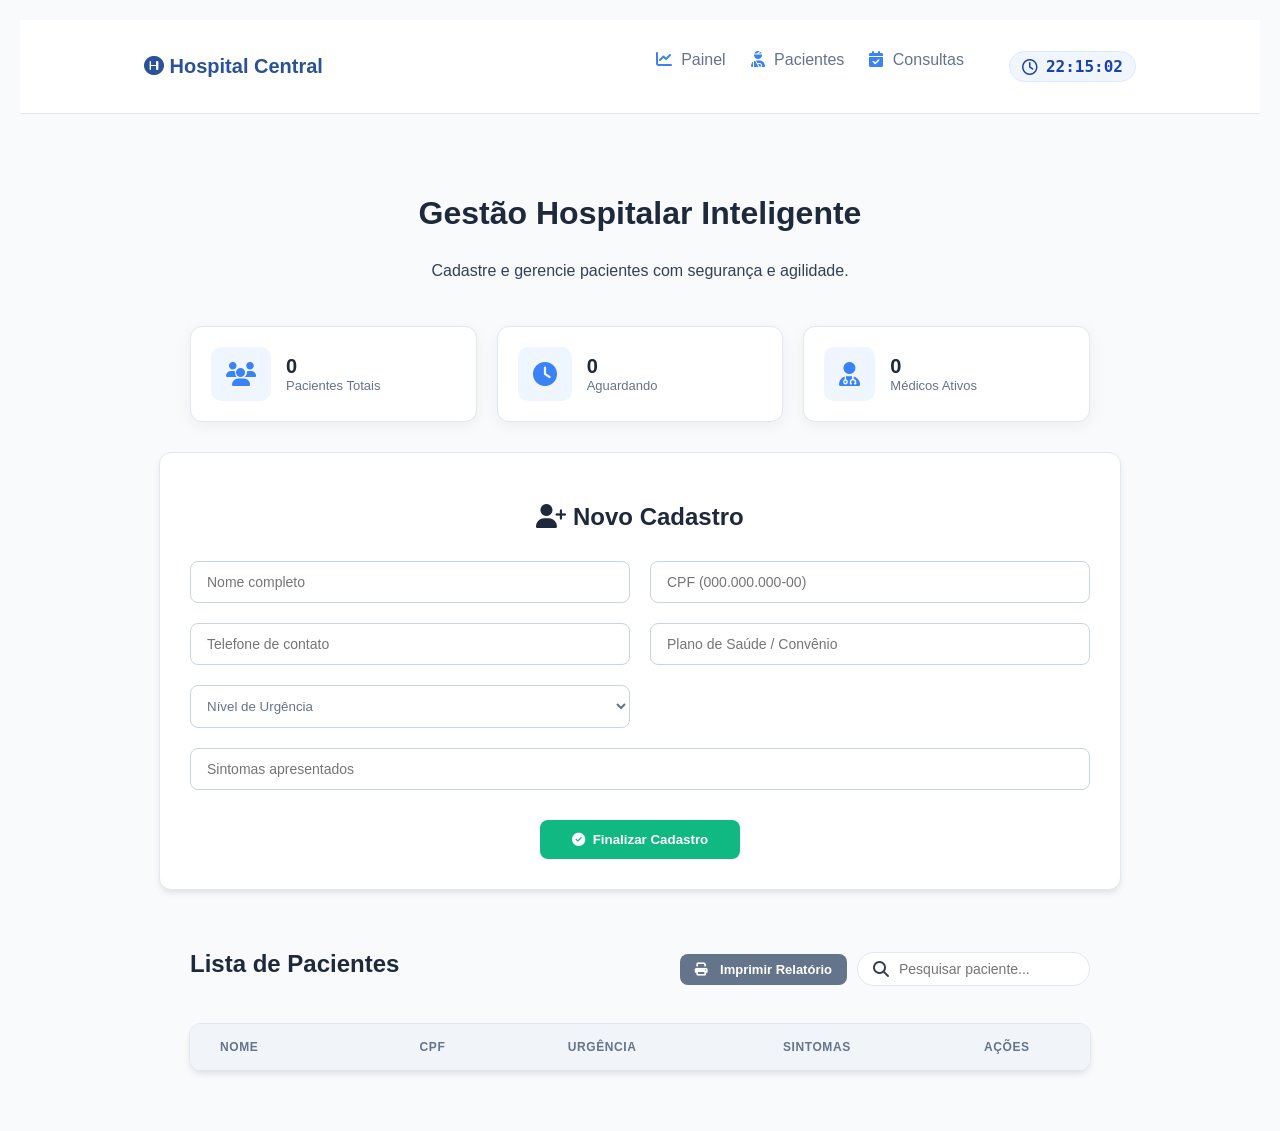
==== index.html @ a7880429 "Add files via upload" ====
<!DOCTYPE html>
<html lang="pt-br">
<head>
    <meta charset="UTF-8">
    <link rel="stylesheet" href="https://cdnjs.cloudflare.com/ajax/libs/font-awesome/6.5.0/css/all.min.css">
    <title>Sistema de Pacientes</title>
    <link rel="stylesheet" href="style.css">
</head>

<body>

<nav class="navbar">
    <div class="logo"><i class="fas fa-hospital-symbol"></i> Hospital Central</div>
    <ul class="nav-links">
        <li><a href="#"><i class="fas fa-chart-line"></i> Painel</a></li>
        <li><a href="#"><i class="fas fa-user-injured"></i> Pacientes</a></li>
        <li><a href="#"><i class="fas fa-calendar-check"></i> Consultas</a></li>
        <li class="relogio-container"><i class="far fa-clock"></i> <span id="relogio">00:00:00</span></li>
    </ul>
</nav> 

<header class="hero">
    <h1>Gestão Hospitalar Inteligente</h1>
    <p>Cadastre e gerencie pacientes com segurança e agilidade.</p>
</header>

<main>
    <section class="dashboard">
        <div class="card-info">
            <i class="fas fa-users"></i>
            <div>
                <span id="totalPacientes">0</span>
                <p>Pacientes Totais</p>
            </div>
        </div>
        <div class="card-info">
            <i class="fas fa-clock"></i>
            <div>
                <span id="totalAguardando">0</span>
                <p>Aguardando</p>
            </div>
        </div>
        <div class="card-info">
            <i class="fas fa-user-md"></i>
            <div>
                <span>0</span>
                <p>Médicos Ativos</p>
            </div>
        </div>
    </section>

    <section class="container">
        <h2><i class="fas fa-user-plus"></i> Novo Cadastro</h2>
        <form id="formPaciente">
            <input type="text" id="nome" placeholder="Nome completo" required>
            <input type="text" id="cpf" placeholder="CPF (000.000.000-00)" required>
            <input type="text" id="telefone" placeholder="Telefone de contato">
            <input type="text" id="convenio" placeholder="Plano de Saúde / Convênio">
            
            <select id="prioridade" required>
                <option value="" disabled selected>Nível de Urgência</option>
                <option value="Emergência">Emergência (Vermelho)</option>
                <option value="Urgente">Urgente (Amarelo)</option>
                <option value="Eletivo">Eletivo (Verde)</option>
            </select>

            <input type="text" id="sintomas" placeholder="Sintomas apresentados" style="grid-column: span 2;">

            <button type="submit" id="btnCadastrar">
                <i class="fas fa-check-circle"></i> Finalizar Cadastro
            </button>
        </form>
    </section>

    <section class="tabela-section">
        <div class="header-lista">
            <h2>Lista de Pacientes</h2>
            <div class="acoes-lista">
                <button onclick="imprimirRelatorio()" class="btn-imprimir">
                    <i class="fas fa-print"></i> Imprimir Relatório
                </button>
                <div class="busca-container">
                    <i class="fas fa-search"></i>
                    <input type="text" id="busca" placeholder="Pesquisar paciente...">
                </div>
            </div>
        </div>
        
        <div class="tabela-container">
            <table>
                <thead>
                    <tr>
                        <th>Nome</th>
                        <th>CPF</th>
                        <th>Urgência</th>
                        <th>Sintomas</th>
                        <th>Ações</th>
                    </tr>
                </thead>
                <tbody id="listaPacientes"></tbody>
            </table>
        </div>
    </section>

</main>

<script src="script.js"></script> 
</body>
</html>
---- style.css ----
.navbar {
    display: flex;
    justify-content: space-between;
    align-items: center;
    background: white;
    padding: 15px 10%;
    border-bottom: 1px solid #e2e8f0;
}

.logo {
    font-size: 20px;
    font-weight: bold;
    color: #2a5298;
}

.nav-links {
    list-style: none;
    display: flex;
    gap: 25px;
}

.nav-links a {
    text-decoration: none;
    color: #64748b;
    font-weight: 500;
}


.hero {
    text-align: center;
    padding: 60px 20px;
    background: linear-gradient(rgba(248, 250, 252, 0.9), rgba(248, 250, 252, 0.9)), 
                url('https://images.unsplash.com/photo-1519494026892-80bbd2d6fd0d?auto=format&fit=crop&q=80&w=1000');
    background-size: cover;
    background-position: center;
}


.header-lista {
    max-width: 900px;
    margin: 0 auto;
    display: flex;
    justify-content: space-between;
    align-items: center;
    margin-bottom: 15px;
}

.busca-container {
    background: white;
    padding: 8px 15px;
    border-radius: 20px;
    border: 1px solid #e2e8f0;
    display: flex;
    align-items: center;
    gap: 10px;
}

.busca-container input {
    border: none;
    padding: 0;
}

.busca-container input:focus {
    box-shadow: none;
}

body {
    font-family: 'Inter', -apple-system, BlinkMacSystemFont, "Segoe UI", Roboto, sans-serif;
    background: #f8fafc;
    color: #334155;
    margin: 0;
    padding: 20px;
}

h1, h2 {
    text-align: center;
    color: #1e293b;
    font-weight: 700;
    margin-bottom: 30px;
}

.container, .tabela-container {
    background: white;
    max-width: 900px;
    margin: 0 auto 40px auto;
    padding: 30px;
    border-radius: 12px;
    border: 1px solid #e2e8f0;
    box-shadow: 0 4px 6px -1px rgba(0, 0, 0, 0.1);
}

.tabela-container {
    padding: 0;
    overflow: hidden;
}

form {
    display: grid;
    grid-template-columns: 1fr 1fr;
    gap: 20px;
}

input {
    padding: 12px 16px;
    border: 1px solid #cbd5e1;
    border-radius: 8px;
    font-size: 14px;
    background: #ffffff;
    transition: all 0.2s;
}

input:focus {
    outline: none;
    border-color: #3b82f6;
    box-shadow: 0 0 0 3px rgba(59, 130, 246, 0.1);
}

button {
    padding: 12px 24px;
    border: none;
    border-radius: 8px;
    cursor: pointer;
    font-weight: 600;
    transition: all 0.2s;
}

form button {
    grid-column: span 2;
    justify-self: center;
    background: #10b981;
    color: white;
    width: 200px;
    margin-top: 10px;
}

form button:hover {
    background: #059669;
    transform: translateY(-1px);
}

button.excluir {
    background: #fee2e2;
    color: #dc2626;
    font-size: 12px;
    padding: 8px 16px;
}

button.excluir:hover {
    background: #fca5a5;
    color: #ffffff;
}

table {
    width: 100%;
    border-collapse: collapse;
}

th {
    background: #f1f5f9;
    color: #64748b;
    padding: 16px;
    text-transform: uppercase;
    font-size: 12px;
    letter-spacing: 0.05em;
    text-align: center;
}

td {
    padding: 16px;
    text-align: center;
    border-bottom: 1px solid #f1f5f9;
    font-size: 14px;
}

td:first-child, th:first-child {
    text-align: left;
    padding-left: 30px;
}

tr:hover {
    background: #f8fafc;
}

.dashboard {
    display: flex;
    justify-content: center;
    gap: 20px;
    max-width: 900px;
    margin: -30px auto 30px auto; /* Sobe um pouco para sobrepor o hero */
    position: relative;
    z-index: 10;
}

.card-info {
    background: white;
    padding: 20px;
    border-radius: 12px;
    display: flex;
    align-items: center;
    gap: 15px;
    flex: 1;
    box-shadow: 0 4px 15px rgba(0,0,0,0.05);
    border: 1px solid #e2e8f0;
}

.card-info i {
    font-size: 24px;
    color: #3b82f6;
    background: #eff6ff;
    padding: 15px;
    border-radius: 10px;
}

.card-info span {
    display: block;
    font-size: 20px;
    font-weight: 800;
    color: #1e293b;
}

.card-info p {
    margin: 0;
    font-size: 13px;
    color: #64748b;
}   

button i {
    margin-right: 8px; 
}

form button {
    display: flex;
    align-items: center;
    justify-content: center;
}

.badge-prioridade {
    padding: 5px 12px;
    border-radius: 20px;
    font-size: 11px;
    font-weight: 800;
    text-transform: uppercase;
}

.prioridade-emergencia { background: #fee2e2; color: #dc2626; border: 1px solid #fca5a5; }
.prioridade-urgente { background: #fef9c3; color: #854d0e; border: 1px solid #fde047; }
.prioridade-eletivo { background: #dcfce7; color: #166534; border: 1px solid #86efac; }

select {
    padding: 12px;
    border: 1px solid #cbd5e1;
    border-radius: 8px;
    background: white;
    color: #64748b;
}

.btn-imprimir {
    background: #64748b;
    color: white;
    padding: 8px 15px;
    margin-right: 10px;
    font-size: 13px;
}

.btn-imprimir:hover {
    background: #475569;
}

.acoes-lista {
    display: flex;
    align-items: center;
}

@media print {
    
    nav, .hero, .container, .dashboard, .btn-imprimir, .busca-container, .excluir, h2 {
        display: none !important;
    }
    
    body {
        background: white;
        padding: 0;
    }

    .tabela-container {
        width: 100%;
        box-shadow: none;
        border: none;
    }

    table {
        border: 1px solid #000;
    }
    
    th {
        background: #eee !important;
        color: black !important;
    }
}

.nav-links li a i {
    margin-right: 5px;
    color: #3b82f6;
}

.relogio-container {
    margin-left: 20px;
    padding: 5px 12px;
    background: #eff6ff;
    border-radius: 20px;
    color: #1e40af;
    font-weight: bold;
    font-family: 'monospace';
    border: 1px solid #dbeafe;
    display: flex;
    align-items: center;
    gap: 8px;
}

.nav-links a:hover {
    color: #3b82f6;
    transition: 0.3s;
}
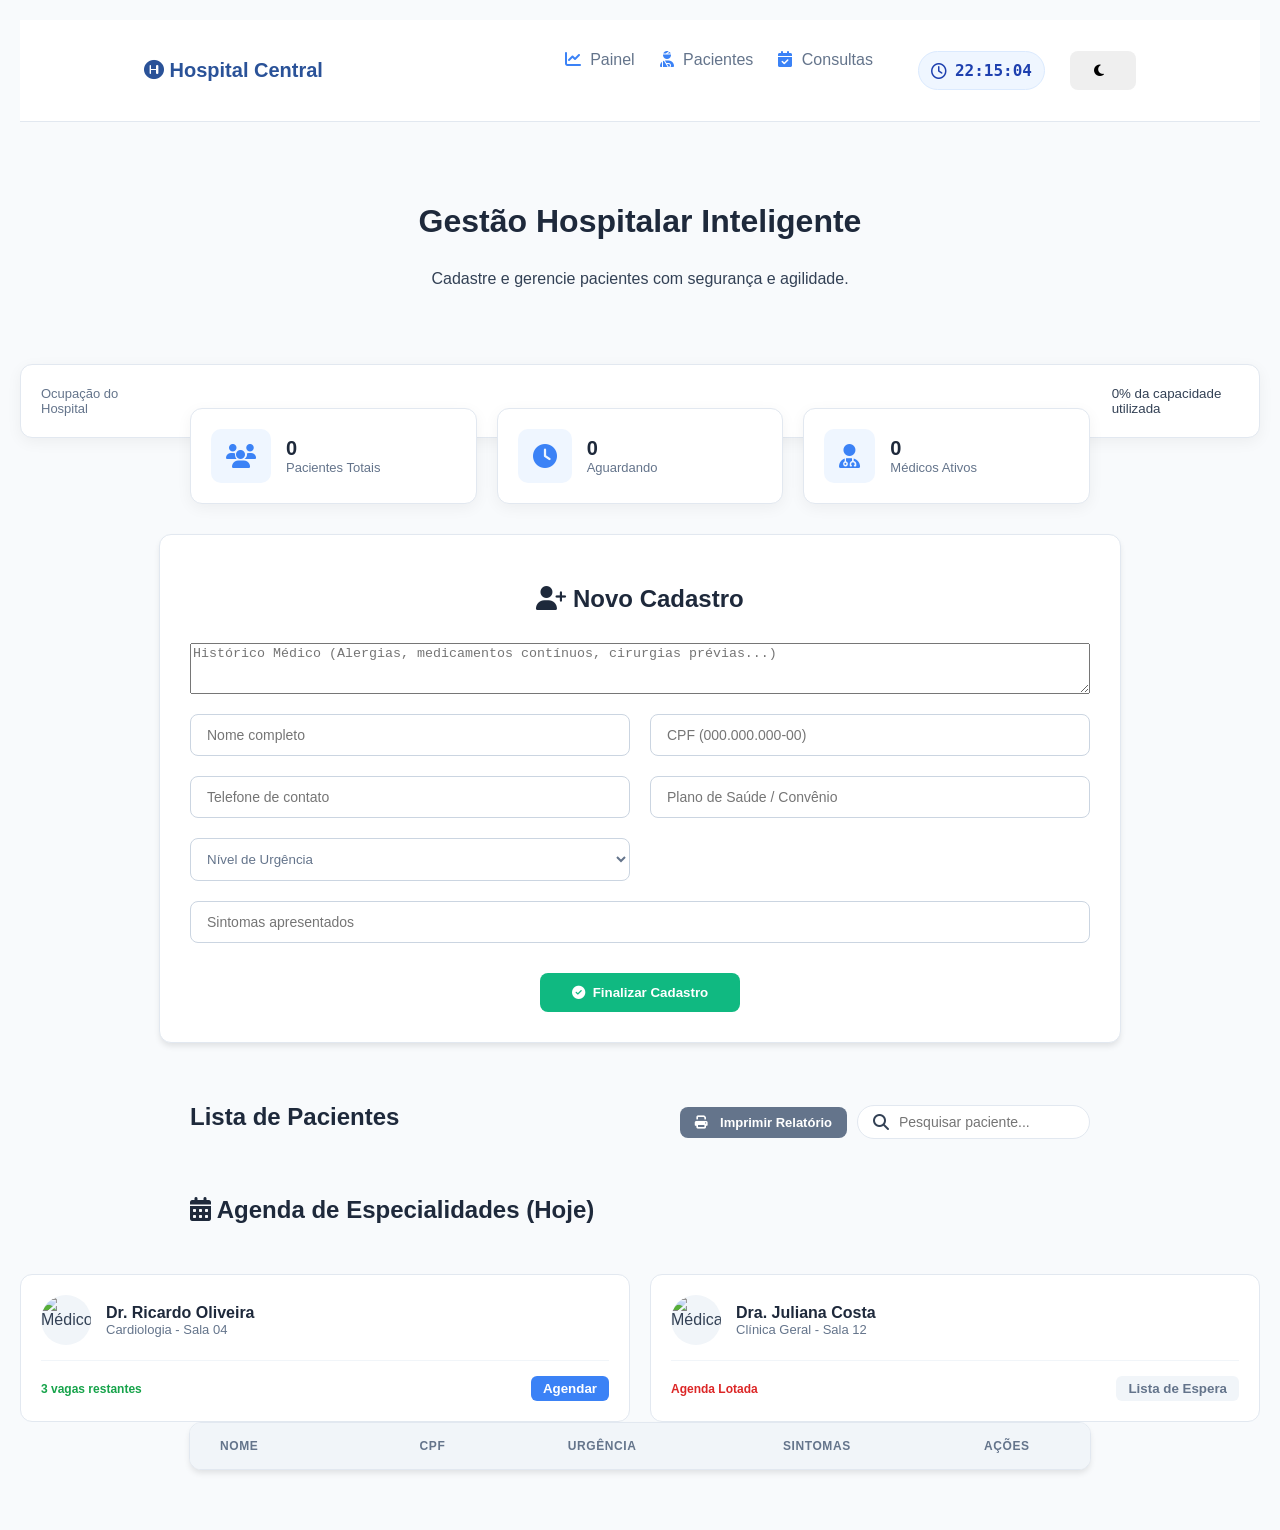
==== commit bb9fc18e: "Add files via upload" ====
--- a/index.html
+++ b/index.html
@@ -14,8 +14,13 @@
     <ul class="nav-links">
         <li><a href="#"><i class="fas fa-chart-line"></i> Painel</a></li>
         <li><a href="#"><i class="fas fa-user-injured"></i> Pacientes</a></li>
-        <li><a href="#"><i class="fas fa-calendar-check"></i> Consultas</a></li>
+        <li><a href="consultas.html"><i class="fas fa-calendar-check"></i> Consultas</a></li>
         <li class="relogio-container"><i class="far fa-clock"></i> <span id="relogio">00:00:00</span></li>
+        <li>
+    <button id="chkDarkMode" class="btn-dark-mode">
+        <i class="fas fa-moon"></i>
+    </button>
+</li>
     </ul>
 </nav> 
 
@@ -25,7 +30,14 @@
 </header>
 
 <main>
-    <section class="dashboard">
+    <div class="card-info" style="grid-column: span 3;">
+    <p>Ocupação do Hospital</p>
+    <div class="progress-bar-container">
+        <div id="bar-preenchimento" class="progress-bar"></div>
+    </div>
+    <small id="status-ocupacao">0% da capacidade utilizada</small>
+</div>
+        <section class="dashboard">
         <div class="card-info">
             <i class="fas fa-users"></i>
             <div>
@@ -52,6 +64,7 @@
     <section class="container">
         <h2><i class="fas fa-user-plus"></i> Novo Cadastro</h2>
         <form id="formPaciente">
+            <textarea id="historico" placeholder="Histórico Médico (Alergias, medicamentos contínuos, cirurgias prévias...)" rows="3" style="grid-column: span 2;"></textarea>
             <input type="text" id="nome" placeholder="Nome completo" required>
             <input type="text" id="cpf" placeholder="CPF (000.000.000-00)" required>
             <input type="text" id="telefone" placeholder="Telefone de contato">
@@ -85,6 +98,42 @@
                 </div>
             </div>
         </div>
+
+        <section id="agenda-consultas" class="tabela-section">
+    <div class="header-lista">
+        <h2><i class="fas fa-calendar-alt"></i> Agenda de Especialidades (Hoje)</h2>
+    </div>
+    
+    <div class="cards-consultas">
+        <div class="card-medico">
+            <div class="medico-info">
+                <img src="https://cdn-icons-png.flaticon.com/512/3774/3774299.png" alt="Médico">
+                <div>
+                    <h4>Dr. Ricardo Oliveira</h4>
+                    <p>Cardiologia - Sala 04</p>
+                </div>
+            </div>
+            <div class="status-agenda">
+                <span class="vagas">3 vagas restantes</span>
+                <button class="botao-agendar">Agendar</button>
+            </div>
+        </div>
+
+        <div class="card-medico">
+            <div class="medico-info">
+                <img src="https://cdn-icons-png.flaticon.com/512/607/607414.png" alt="Médica">
+                <div>
+                    <h4>Dra. Juliana Costa</h4>
+                    <p>Clínica Geral - Sala 12</p>
+                </div>
+            </div>
+            <div class="status-agenda">
+                <span class="lotado">Agenda Lotada</span>
+                <button class="botao-lista-espera">Lista de Espera</button>
+            </div>
+        </div>
+    </div>
+</section>
         
         <div class="tabela-container">
             <table>
@@ -103,6 +152,16 @@
     </section>
 
 </main>
+<div id="modalPaciente" class="modal">
+    <div class="modal-content">
+        <span class="close" onclick="fecharModal()">&times;</span>
+        <h2><i class="fas fa-file-medical"></i> Prontuário do Paciente</h2>
+        <hr>
+        <div id="detalhesPaciente">
+            </div>
+        <button onclick="window.print()" class="botao"><i class="fas fa-print"></i> Imprimir Prontuário</button>
+    </div>
+</div>
 
 <script src="script.js"></script> 
 </body>
--- a/style.css
+++ b/style.css
@@ -321,4 +321,116 @@
 .nav-links a:hover {
     color: #3b82f6;
     transition: 0.3s;
-}+}
+.modal {
+    display: none; 
+    position: fixed;
+    z-index: 2000;
+    left: 0; top: 0;
+    width: 100%; height: 100%;
+    background-color: rgba(0,0,0,0.5);
+}
+
+.modal-content {
+    background-color: white;
+    margin: 5% auto;
+    padding: 30px;
+    border-radius: 15px;
+    width: 50%;
+    box-shadow: 0 5px 30px rgba(0,0,0,0.3);
+}
+
+.close {
+    float: right;
+    font-size: 28px;
+    cursor: pointer;
+}
+
+#detalhesPaciente p {
+    margin: 15px 0;
+    font-size: 16px;
+    line-height: 1.6;
+}
+
+.cards-consultas {
+    display: grid;
+    grid-template-columns: repeat(auto-fit, minmax(300px, 1fr));
+    gap: 20px;
+    margin-top: 20px;
+}
+
+.card-medico {
+    background: white;
+    padding: 20px;
+    border-radius: 12px;
+    border: 1px solid #e2e8f0;
+    display: flex;
+    flex-direction: column;
+    justify-content: space-between;
+    transition: 0.3s;
+}
+
+.card-medico:hover {
+    box-shadow: 0 5px 15px rgba(0,0,0,0.1);
+}
+
+.medico-info {
+    display: flex;
+    align-items: center;
+    gap: 15px;
+    margin-bottom: 15px;
+}
+
+.medico-info img {
+    width: 50px;
+    height: 50px;
+    border-radius: 50%;
+    background: #f1f5f9;
+}
+
+.medico-info h4 { margin: 0; color: #1e293b; }
+.medico-info p { margin: 0; font-size: 13px; color: #64748b; }
+
+.status-agenda {
+    display: flex;
+    justify-content: space-between;
+    align-items: center;
+    border-top: 1px solid #f1f5f9;
+    padding-top: 15px;
+}
+
+.vagas { color: #16a34a; font-weight: bold; font-size: 12px; }
+.lotado { color: #dc2626; font-weight: bold; font-size: 12px; }
+
+.botao-agendar { background: #3b82f6; color: white; border: none; padding: 5px 12px; border-radius: 6px; cursor: pointer; }
+.botao-lista-espera { background: #f1f5f9; color: #64748b; border: none; padding: 5px 12px; border-radius: 6px; cursor: pointer; }
+
+.progress-bar-container {
+    width: 100%;
+    background-color: var(--border-color);
+    border-radius: 10px;
+    height: 12px;
+    margin: 10px 0;
+    overflow: hidden;
+}
+
+.progress-bar {
+    height: 100%;
+    width: 0%; /* Vai aumentar via JS */
+    background: linear-gradient(90deg, #3b82f6, #ef4444);
+    transition: width 0.5s ease-in-out;
+}
+.toast {
+    position: fixed;
+    bottom: 20px;
+    right: -200px;
+    background: #1e293b;
+    color: white;
+    padding: 15px 25px;
+    border-radius: 8px;
+    box-shadow: 0 5px 15px rgba(0,0,0,0.2);
+    transition: all 0.5s ease;
+    z-index: 3000;
+    border-left: 5px solid #3b82f6;
+}
+
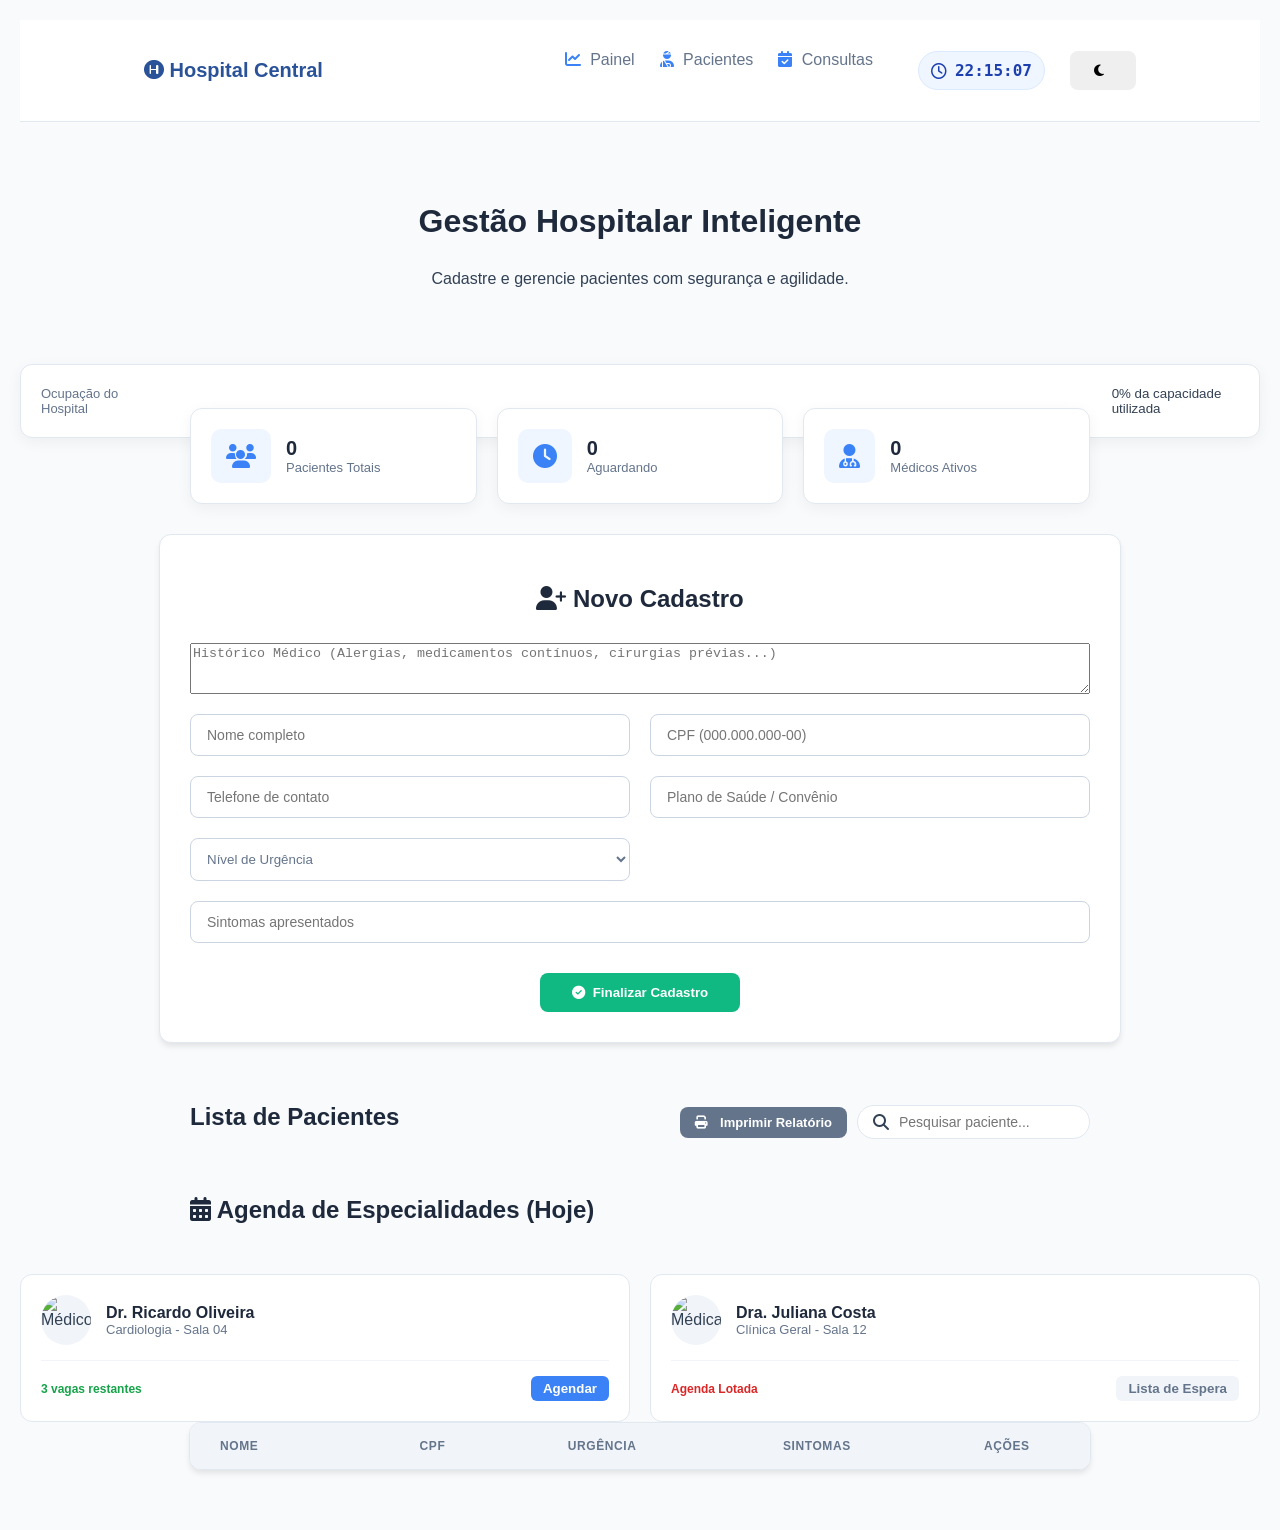
==== commit 9bd6af46: "Add files via upload" ====
--- a/index.html
+++ b/index.html
@@ -13,7 +13,7 @@
     <div class="logo"><i class="fas fa-hospital-symbol"></i> Hospital Central</div>
     <ul class="nav-links">
         <li><a href="#"><i class="fas fa-chart-line"></i> Painel</a></li>
-        <li><a href="#"><i class="fas fa-user-injured"></i> Pacientes</a></li>
+        <li><a href="pacientes.html"><i class="fas fa-user-injured"></i> Pacientes</a></li>
         <li><a href="consultas.html"><i class="fas fa-calendar-check"></i> Consultas</a></li>
         <li class="relogio-container"><i class="far fa-clock"></i> <span id="relogio">00:00:00</span></li>
         <li>
@@ -163,6 +163,7 @@
     </div>
 </div>
 
-<script src="script.js"></script> 
+<script src="script.js"></script>
+
 </body>
 </html>
